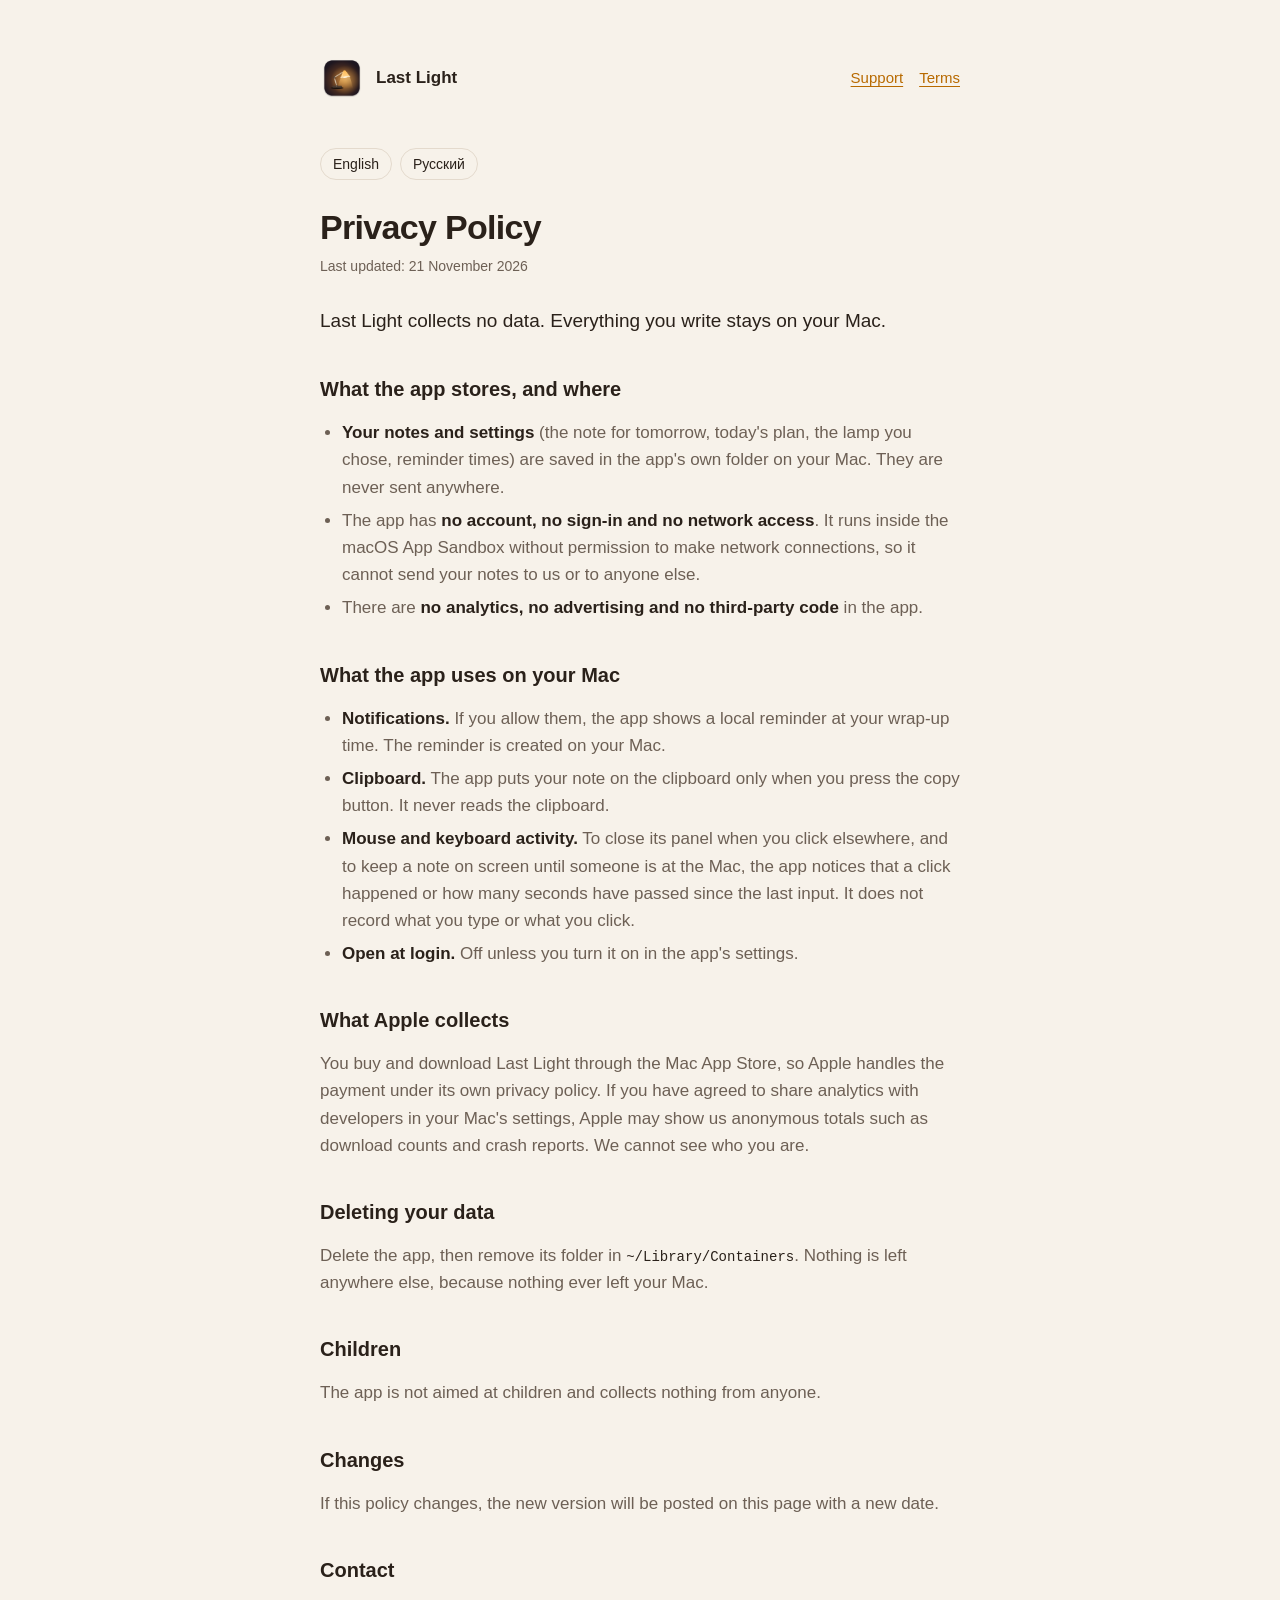
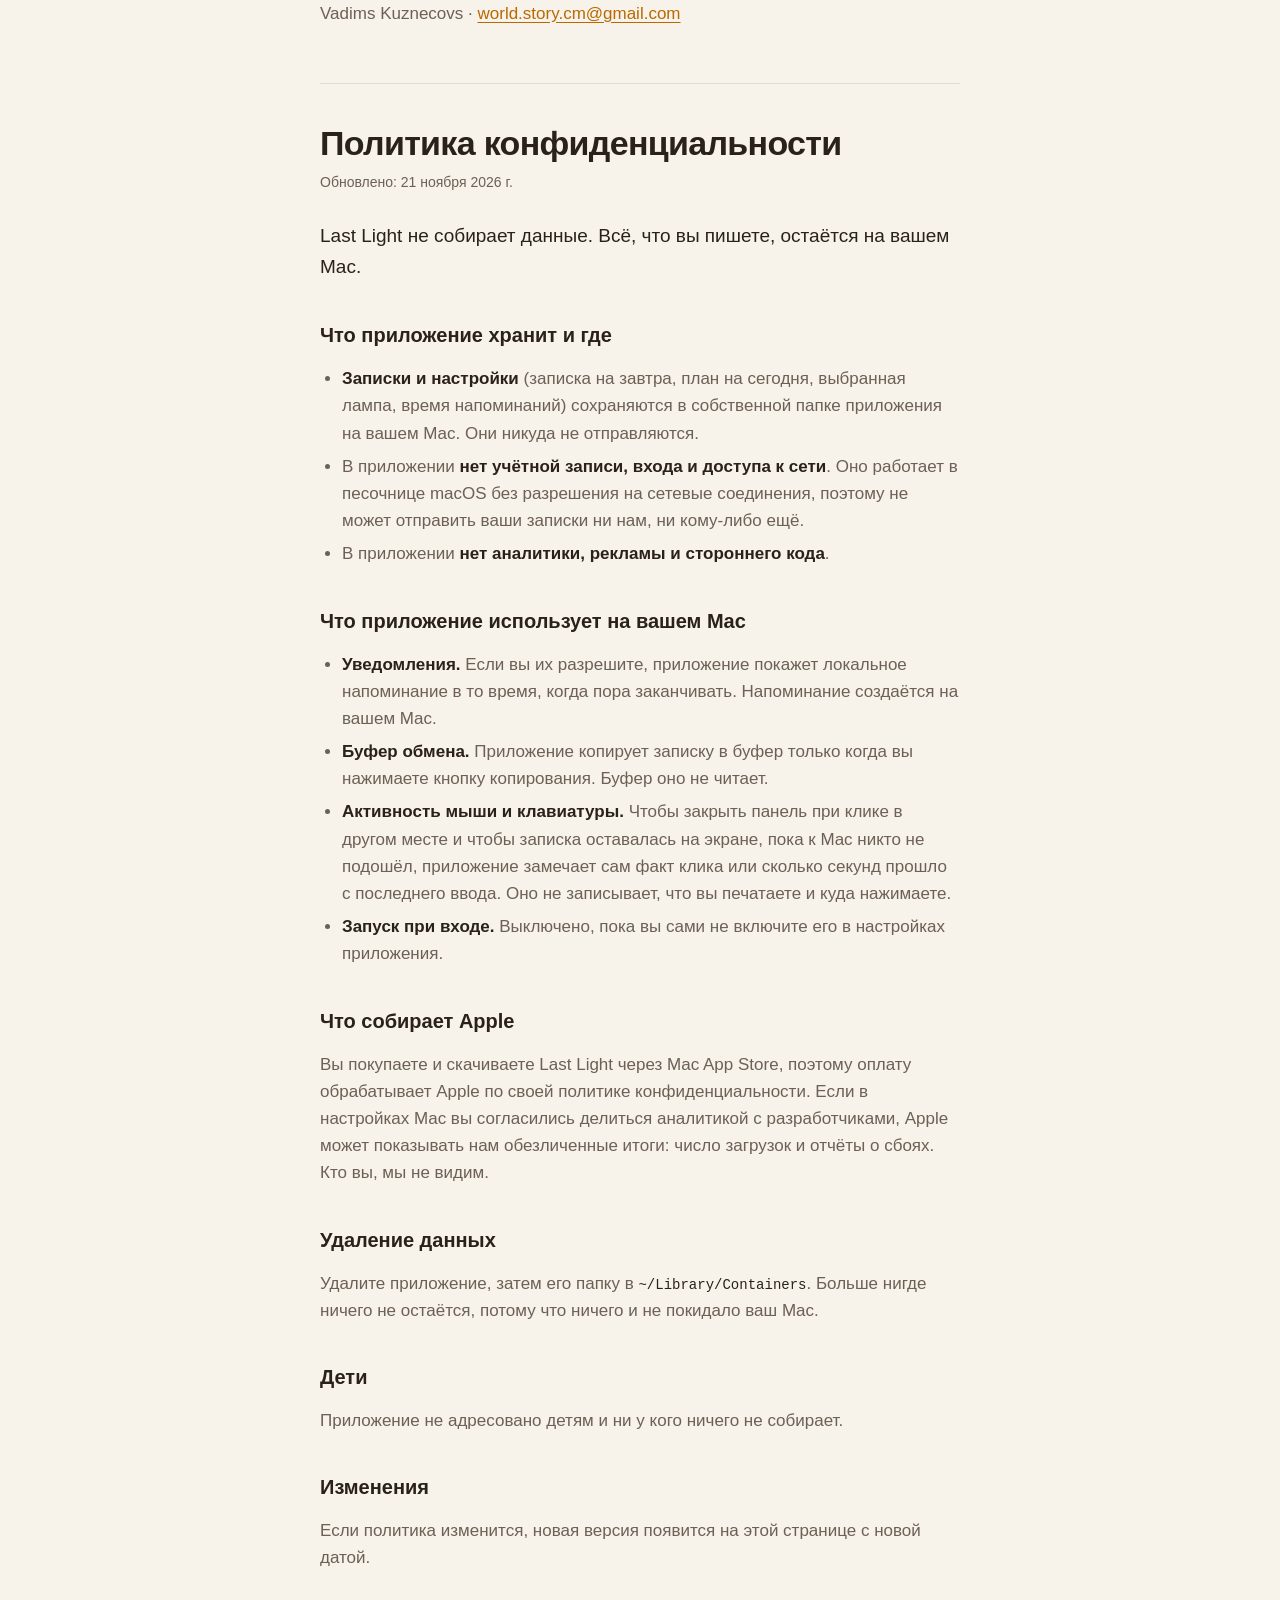
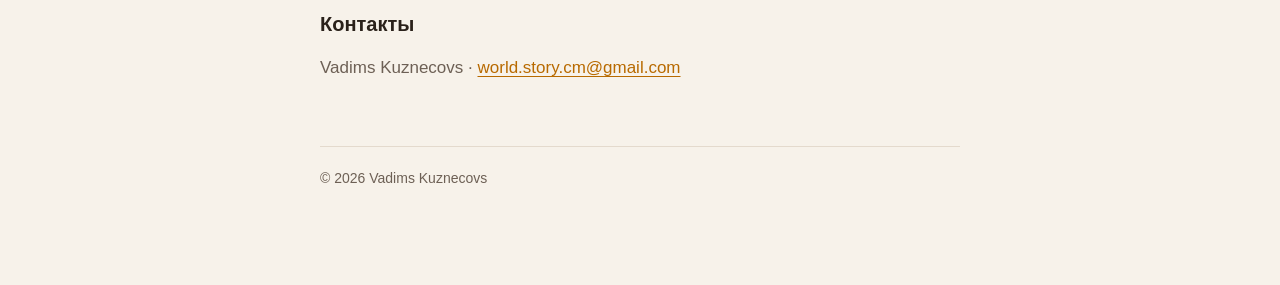
==== privacy.html @ a69db64d "Publish site" ====
<!doctype html>
<html lang="en">
<head>
<meta charset="utf-8">
<meta name="viewport" content="width=device-width, initial-scale=1">
<title>Privacy Policy · Last Light</title>
<meta name="description" content="Last Light collects no data. Your notes stay on your Mac.">
<link rel="stylesheet" href="style.css">
</head>
<body>
<main>
  <header class="site">
    <img src="icon.png" alt="">
    <a class="name" href="index.html">Last Light</a>
    <nav><a href="support.html">Support</a><a href="terms.html">Terms</a></nav>
  </header>

  <div class="langs"><a href="#en">English</a><a href="#ru">Русский</a></div>

  <section class="lang" id="en" lang="en">
    <h1>Privacy Policy</h1>
    <p class="meta">Last updated: 21 November 2026</p>

    <p class="lead">Last Light collects no data. Everything you write stays on your Mac.</p>

    <h2>What the app stores, and where</h2>
    <ul>
      <li><strong>Your notes and settings</strong> (the note for tomorrow, today's plan, the lamp you chose, reminder times) are saved in the app's own folder on your Mac. They are never sent anywhere.</li>
      <li>The app has <strong>no account, no sign-in and no network access</strong>. It runs inside the macOS App Sandbox without permission to make network connections, so it cannot send your notes to us or to anyone else.</li>
      <li>There are <strong>no analytics, no advertising and no third-party code</strong> in the app.</li>
    </ul>

    <h2>What the app uses on your Mac</h2>
    <ul>
      <li><strong>Notifications.</strong> If you allow them, the app shows a local reminder at your wrap-up time. The reminder is created on your Mac.</li>
      <li><strong>Clipboard.</strong> The app puts your note on the clipboard only when you press the copy button. It never reads the clipboard.</li>
      <li><strong>Mouse and keyboard activity.</strong> To close its panel when you click elsewhere, and to keep a note on screen until someone is at the Mac, the app notices that a click happened or how many seconds have passed since the last input. It does not record what you type or what you click.</li>
      <li><strong>Open at login.</strong> Off unless you turn it on in the app's settings.</li>
    </ul>

    <h2>What Apple collects</h2>
    <p>You buy and download Last Light through the Mac App Store, so Apple handles the payment under its own privacy policy. If you have agreed to share analytics with developers in your Mac's settings, Apple may show us anonymous totals such as download counts and crash reports. We cannot see who you are.</p>

    <h2>Deleting your data</h2>
    <p>Delete the app, then remove its folder in <code>~/Library/Containers</code>. Nothing is left anywhere else, because nothing ever left your Mac.</p>

    <h2>Children</h2>
    <p>The app is not aimed at children and collects nothing from anyone.</p>

    <h2>Changes</h2>
    <p>If this policy changes, the new version will be posted on this page with a new date.</p>

    <h2>Contact</h2>
    <p>Vadims Kuznecovs · <a href="mailto:world.story.cm@gmail.com">world.story.cm@gmail.com</a></p>
  </section>

  <section class="lang" id="ru" lang="ru">
    <h1>Политика конфиденциальности</h1>
    <p class="meta">Обновлено: 21 ноября 2026 г.</p>

    <p class="lead">Last Light не собирает данные. Всё, что вы пишете, остаётся на вашем Mac.</p>

    <h2>Что приложение хранит и где</h2>
    <ul>
      <li><strong>Записки и настройки</strong> (записка на завтра, план на сегодня, выбранная лампа, время напоминаний) сохраняются в собственной папке приложения на вашем Mac. Они никуда не отправляются.</li>
      <li>В приложении <strong>нет учётной записи, входа и доступа к сети</strong>. Оно работает в песочнице macOS без разрешения на сетевые соединения, поэтому не может отправить ваши записки ни нам, ни кому-либо ещё.</li>
      <li>В приложении <strong>нет аналитики, рекламы и стороннего кода</strong>.</li>
    </ul>

    <h2>Что приложение использует на вашем Mac</h2>
    <ul>
      <li><strong>Уведомления.</strong> Если вы их разрешите, приложение покажет локальное напоминание в то время, когда пора заканчивать. Напоминание создаётся на вашем Mac.</li>
      <li><strong>Буфер обмена.</strong> Приложение копирует записку в буфер только когда вы нажимаете кнопку копирования. Буфер оно не читает.</li>
      <li><strong>Активность мыши и клавиатуры.</strong> Чтобы закрыть панель при клике в другом месте и чтобы записка оставалась на экране, пока к Mac никто не подошёл, приложение замечает сам факт клика или сколько секунд прошло с последнего ввода. Оно не записывает, что вы печатаете и куда нажимаете.</li>
      <li><strong>Запуск при входе.</strong> Выключено, пока вы сами не включите его в настройках приложения.</li>
    </ul>

    <h2>Что собирает Apple</h2>
    <p>Вы покупаете и скачиваете Last Light через Mac App Store, поэтому оплату обрабатывает Apple по своей политике конфиденциальности. Если в настройках Mac вы согласились делиться аналитикой с разработчиками, Apple может показывать нам обезличенные итоги: число загрузок и отчёты о сбоях. Кто вы, мы не видим.</p>

    <h2>Удаление данных</h2>
    <p>Удалите приложение, затем его папку в <code>~/Library/Containers</code>. Больше нигде ничего не остаётся, потому что ничего и не покидало ваш Mac.</p>

    <h2>Дети</h2>
    <p>Приложение не адресовано детям и ни у кого ничего не собирает.</p>

    <h2>Изменения</h2>
    <p>Если политика изменится, новая версия появится на этой странице с новой датой.</p>

    <h2>Контакты</h2>
    <p>Vadims Kuznecovs · <a href="mailto:world.story.cm@gmail.com">world.story.cm@gmail.com</a></p>
  </section>

  <footer>© 2026 Vadims Kuznecovs</footer>
</main>
</body>
</html>
---- style.css ----
:root {
  color-scheme: dark light;
  --bg: #14110f;
  --card: #1e1915;
  --ink: #f6eee2;
  --soft: #b8ab9b;
  --line: #352c25;
  --glow: #ffb84d;
}

@media (prefers-color-scheme: light) {
  :root {
    --bg: #f7f2ea;
    --card: #ffffff;
    --ink: #2a211a;
    --soft: #6d6055;
    --line: #e4dacd;
    --glow: #b86a00;
  }
}

* { box-sizing: border-box; }

body {
  margin: 0;
  background: var(--bg);
  color: var(--ink);
  font: 17px/1.6 -apple-system, BlinkMacSystemFont, "SF Pro Text", "Helvetica Neue", Arial, sans-serif;
  -webkit-font-smoothing: antialiased;
}

main {
  max-width: 680px;
  margin: 0 auto;
  padding: 56px 20px 96px;
}

header.site {
  display: flex;
  align-items: center;
  gap: 12px;
  margin-bottom: 48px;
}

header.site img { width: 44px; height: 44px; border-radius: 10px; }
header.site a.name { color: var(--ink); font-weight: 600; text-decoration: none; }
header.site nav { margin-left: auto; display: flex; gap: 16px; flex-wrap: wrap; font-size: 15px; }

a { color: var(--glow); text-underline-offset: 3px; }

h1 { font-size: 34px; line-height: 1.15; letter-spacing: -0.02em; margin: 0 0 8px; }
h2 { font-size: 20px; line-height: 1.3; margin: 40px 0 8px; }
p, li { color: var(--soft); }
p strong, li strong { color: var(--ink); font-weight: 600; }
ul { padding-left: 22px; }
li { margin: 6px 0; }

.lead { font-size: 19px; color: var(--ink); }
.meta { font-size: 14px; color: var(--soft); margin: 0 0 28px; }

.langs { display: flex; gap: 8px; margin: 0 0 28px; font-size: 14px; }
.langs a {
  padding: 4px 12px;
  border: 1px solid var(--line);
  border-radius: 999px;
  text-decoration: none;
  color: var(--ink);
}

section.lang { border-top: 1px solid var(--line); padding-top: 40px; margin-top: 56px; }
section.lang:first-of-type { border-top: 0; padding-top: 0; margin-top: 0; }

.card {
  background: var(--card);
  border: 1px solid var(--line);
  border-radius: 16px;
  padding: 20px 22px;
  margin: 20px 0;
}
.card p { margin: 0; }

code { font: 14px/1.4 ui-monospace, "SF Mono", Menlo, monospace; color: var(--ink); overflow-wrap: anywhere; }

footer { margin-top: 64px; font-size: 14px; color: var(--soft); border-top: 1px solid var(--line); padding-top: 20px; }
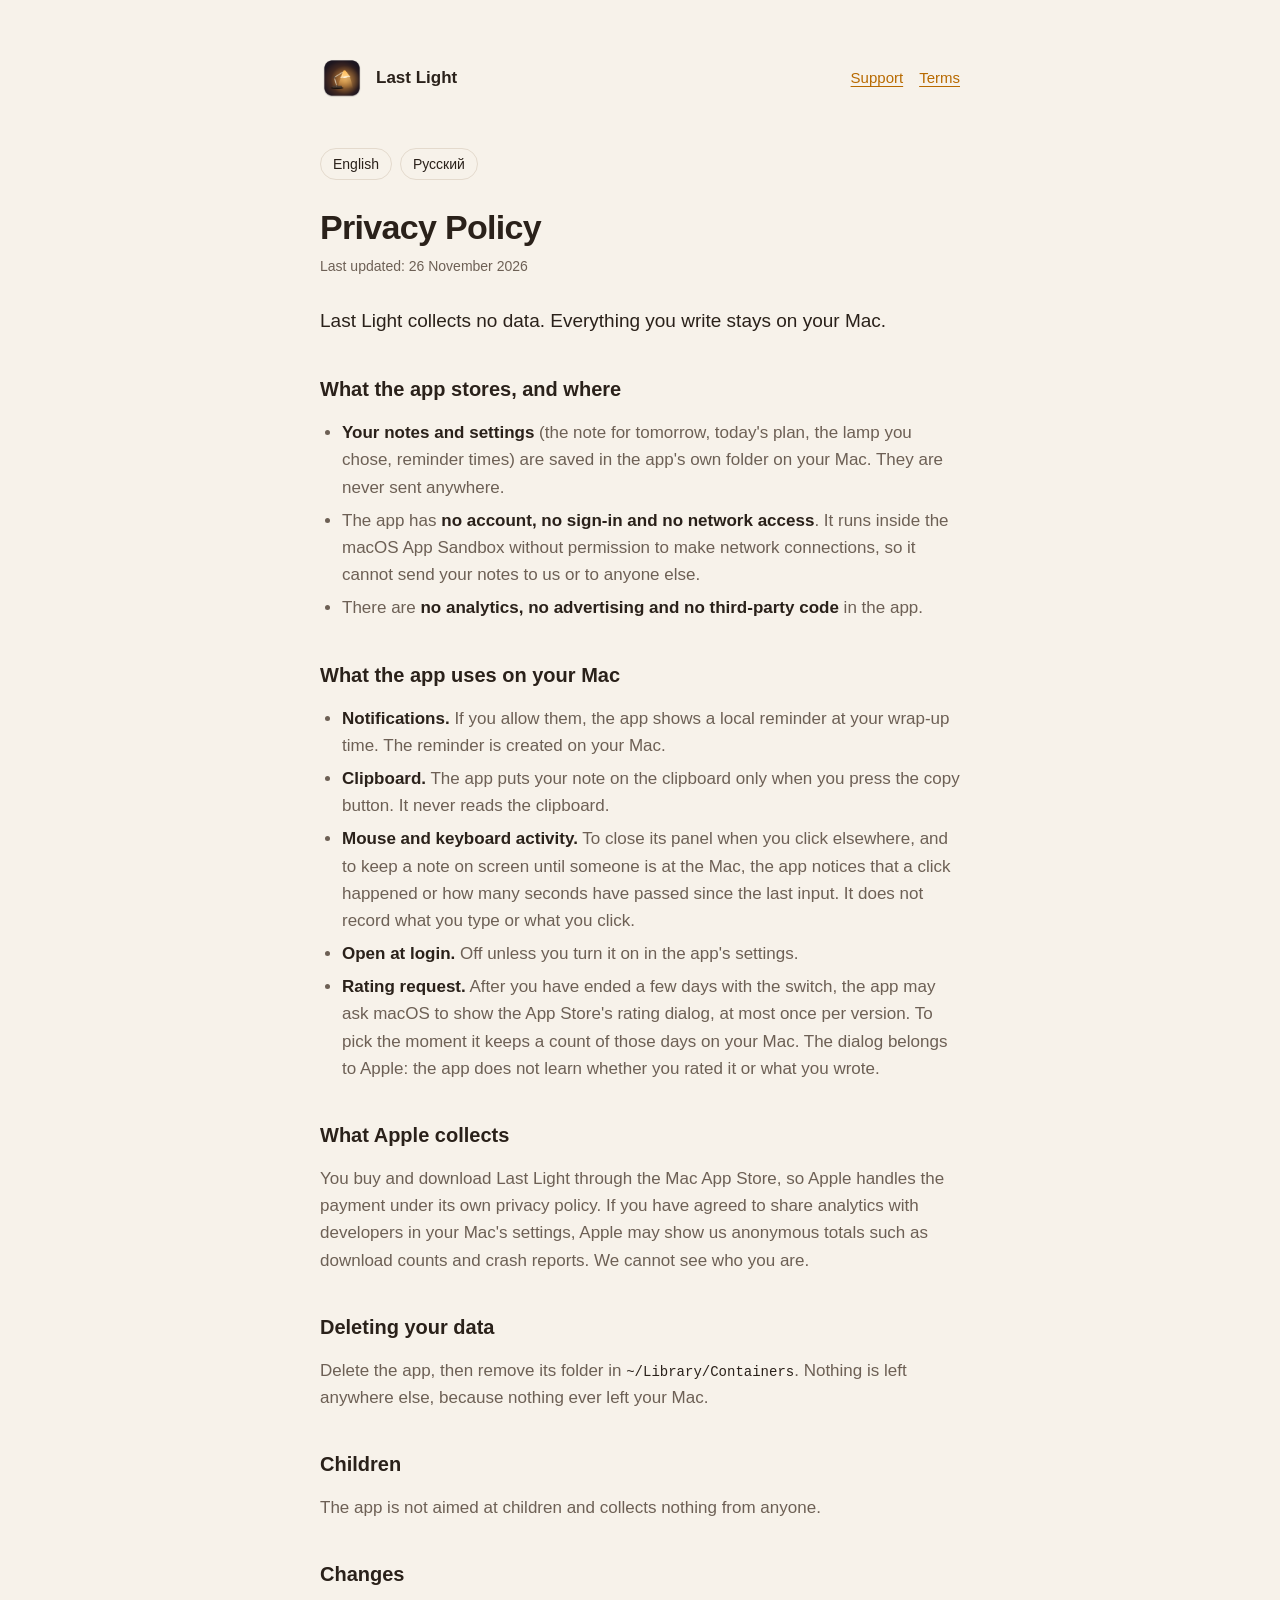
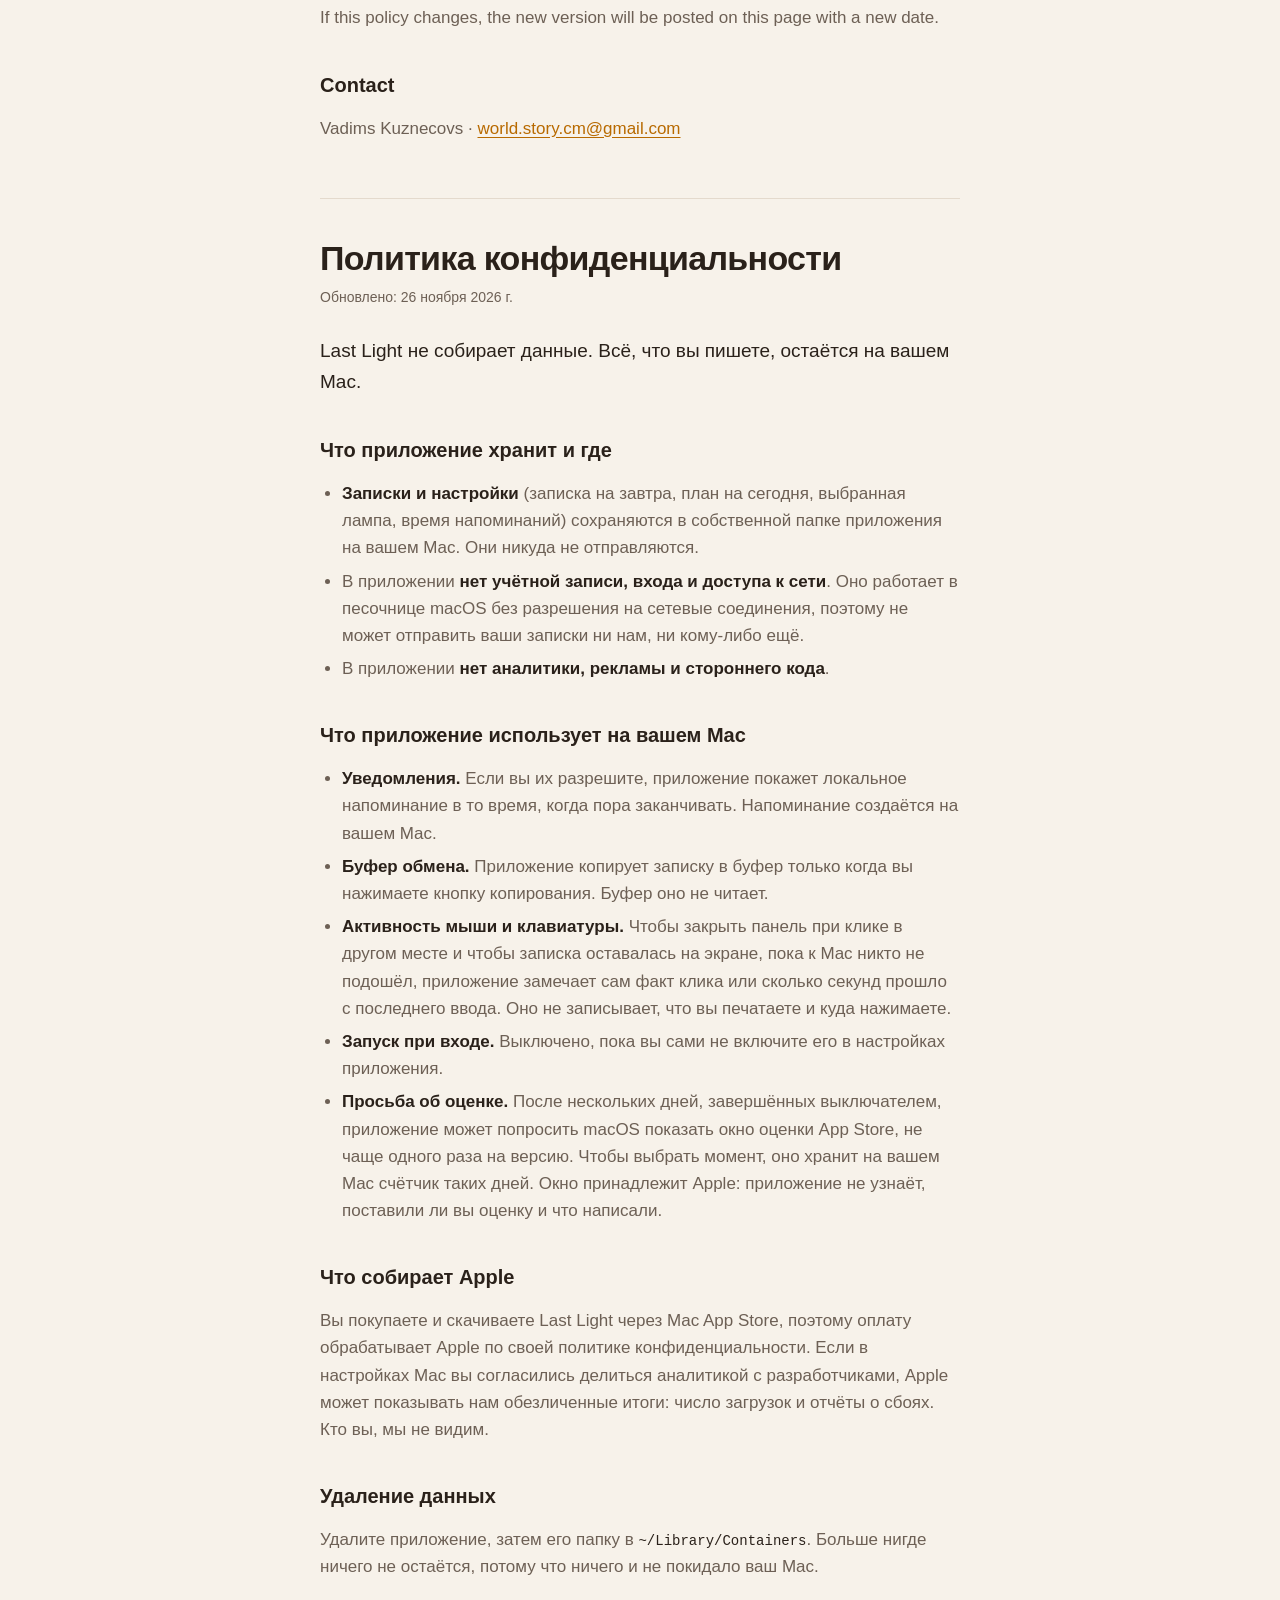
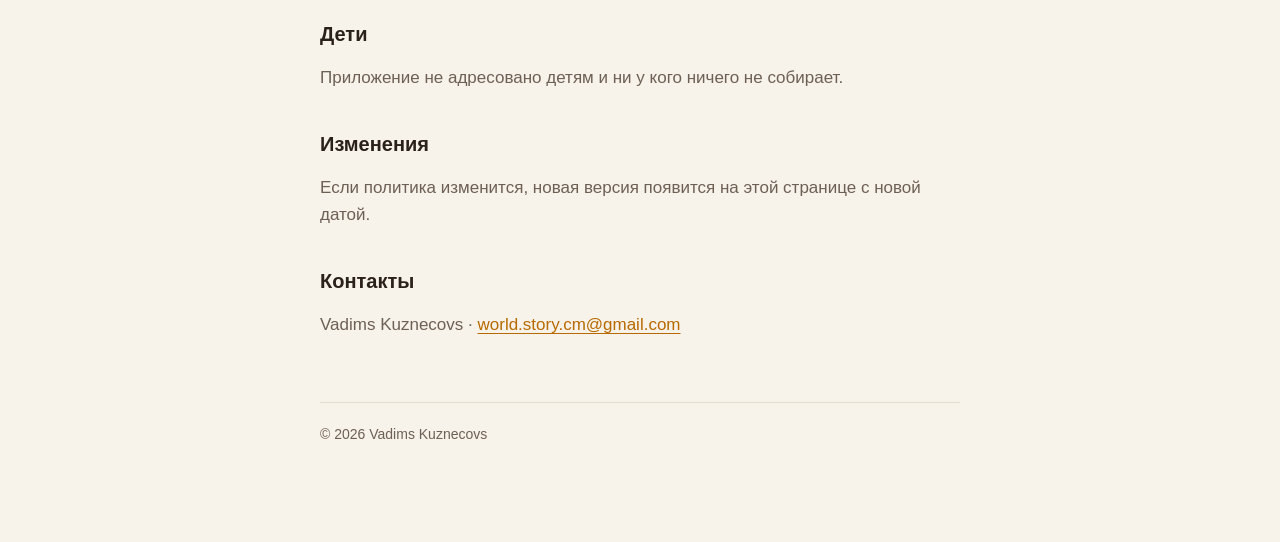
==== commit 6edc3c52: "Support: restart, postponing the reminder, note limit; privacy: rating request" ====
--- a/privacy.html
+++ b/privacy.html
@@ -19,7 +19,7 @@
 
   <section class="lang" id="en" lang="en">
     <h1>Privacy Policy</h1>
-    <p class="meta">Last updated: 21 November 2026</p>
+    <p class="meta">Last updated: 26 November 2026</p>
 
     <p class="lead">Last Light collects no data. Everything you write stays on your Mac.</p>
 
@@ -36,6 +36,7 @@
       <li><strong>Clipboard.</strong> The app puts your note on the clipboard only when you press the copy button. It never reads the clipboard.</li>
       <li><strong>Mouse and keyboard activity.</strong> To close its panel when you click elsewhere, and to keep a note on screen until someone is at the Mac, the app notices that a click happened or how many seconds have passed since the last input. It does not record what you type or what you click.</li>
       <li><strong>Open at login.</strong> Off unless you turn it on in the app's settings.</li>
+      <li><strong>Rating request.</strong> After you have ended a few days with the switch, the app may ask macOS to show the App Store's rating dialog, at most once per version. To pick the moment it keeps a count of those days on your Mac. The dialog belongs to Apple: the app does not learn whether you rated it or what you wrote.</li>
     </ul>
 
     <h2>What Apple collects</h2>
@@ -56,7 +57,7 @@
 
   <section class="lang" id="ru" lang="ru">
     <h1>Политика конфиденциальности</h1>
-    <p class="meta">Обновлено: 21 ноября 2026 г.</p>
+    <p class="meta">Обновлено: 26 ноября 2026 г.</p>
 
     <p class="lead">Last Light не собирает данные. Всё, что вы пишете, остаётся на вашем Mac.</p>
 
@@ -73,6 +74,7 @@
       <li><strong>Буфер обмена.</strong> Приложение копирует записку в буфер только когда вы нажимаете кнопку копирования. Буфер оно не читает.</li>
       <li><strong>Активность мыши и клавиатуры.</strong> Чтобы закрыть панель при клике в другом месте и чтобы записка оставалась на экране, пока к Mac никто не подошёл, приложение замечает сам факт клика или сколько секунд прошло с последнего ввода. Оно не записывает, что вы печатаете и куда нажимаете.</li>
       <li><strong>Запуск при входе.</strong> Выключено, пока вы сами не включите его в настройках приложения.</li>
+      <li><strong>Просьба об оценке.</strong> После нескольких дней, завершённых выключателем, приложение может попросить macOS показать окно оценки App Store, не чаще одного раза на версию. Чтобы выбрать момент, оно хранит на вашем Mac счётчик таких дней. Окно принадлежит Apple: приложение не узнаёт, поставили ли вы оценку и что написали.</li>
     </ul>
 
     <h2>Что собирает Apple</h2>
--- a/style.css
+++ b/style.css
@@ -43,7 +43,7 @@
 }
 
 header.site img { width: 44px; height: 44px; border-radius: 10px; }
-header.site a.name { color: var(--ink); font-weight: 600; text-decoration: none; }
+header.site a.name { color: var(--ink); font-weight: 600; text-decoration: none; white-space: nowrap; }
 header.site nav { margin-left: auto; display: flex; gap: 16px; flex-wrap: wrap; font-size: 15px; }
 
 a { color: var(--glow); text-underline-offset: 3px; }
@@ -82,3 +82,73 @@
 code { font: 14px/1.4 ui-monospace, "SF Mono", Menlo, monospace; color: var(--ink); overflow-wrap: anywhere; }
 
 footer { margin-top: 64px; font-size: 14px; color: var(--soft); border-top: 1px solid var(--line); padding-top: 20px; }
+
+/* Landing page */
+
+main.wide { max-width: 1080px; }
+
+.hero {
+  display: grid;
+  grid-template-columns: minmax(0, 1fr) minmax(0, 0.9fr);
+  gap: 56px;
+  align-items: center;
+  margin-bottom: 104px;
+}
+.hero h1 { font-size: clamp(36px, 5.2vw, 56px); line-height: 1.05; letter-spacing: -0.03em; margin-bottom: 20px; }
+.hero .lead { font-size: 20px; line-height: 1.5; color: var(--soft); margin: 0; }
+
+.cta { display: flex; flex-wrap: wrap; align-items: center; gap: 12px 18px; margin-top: 32px; }
+.badge {
+  display: inline-block;
+  padding: 13px 22px;
+  border-radius: 999px;
+  background: var(--ink);
+  color: var(--bg);
+  font-weight: 600;
+  font-size: 16px;
+  text-decoration: none;
+}
+.cta .terms { font-size: 15px; color: var(--soft); }
+
+.shot {
+  display: block;
+  width: 100%;
+  height: auto;
+  border-radius: 24px;
+  border: 1px solid var(--line);
+  background: #17120f;
+}
+
+.block { margin-bottom: 104px; }
+.block > h2 { font-size: clamp(26px, 3.4vw, 36px); line-height: 1.15; letter-spacing: -0.02em; margin: 0 0 10px; }
+.block > .sub { font-size: 18px; margin: 0 0 36px; max-width: 620px; }
+
+.steps { display: grid; grid-template-columns: repeat(3, minmax(0, 1fr)); gap: 24px; }
+.pair { display: grid; grid-template-columns: repeat(2, minmax(0, 1fr)); gap: 24px; }
+.steps figure, .pair figure, .band { margin: 0; }
+figcaption { margin-top: 18px; }
+figcaption .when { font-size: 13px; font-weight: 600; letter-spacing: 0.08em; text-transform: uppercase; color: var(--glow); }
+figcaption h3 { font-size: 20px; line-height: 1.3; margin: 4px 0 6px; color: var(--ink); }
+figcaption p { margin: 0; font-size: 16px; }
+.band { margin-top: 24px; }
+.band + .band { margin-top: 48px; }
+
+.promises { display: grid; grid-template-columns: repeat(3, minmax(0, 1fr)); gap: 16px; }
+.promises .card { margin: 0; }
+.promises h3 { font-size: 18px; margin: 0 0 6px; color: var(--ink); }
+
+.closing { text-align: center; }
+.closing h2 { font-size: clamp(28px, 4vw, 42px); line-height: 1.1; letter-spacing: -0.02em; margin: 0 0 12px; }
+.closing .cta { justify-content: center; }
+
+@media (max-width: 800px) {
+  .hero { grid-template-columns: 1fr; gap: 36px; margin-bottom: 72px; }
+  .steps, .pair, .promises { grid-template-columns: 1fr; gap: 36px; }
+  .promises { gap: 12px; }
+  .block { margin-bottom: 72px; }
+}
+
+@media (max-width: 560px) {
+  header.site { flex-wrap: wrap; margin-bottom: 36px; }
+  header.site nav { margin-left: 0; flex-basis: 100%; gap: 6px 18px; font-size: 14px; }
+}
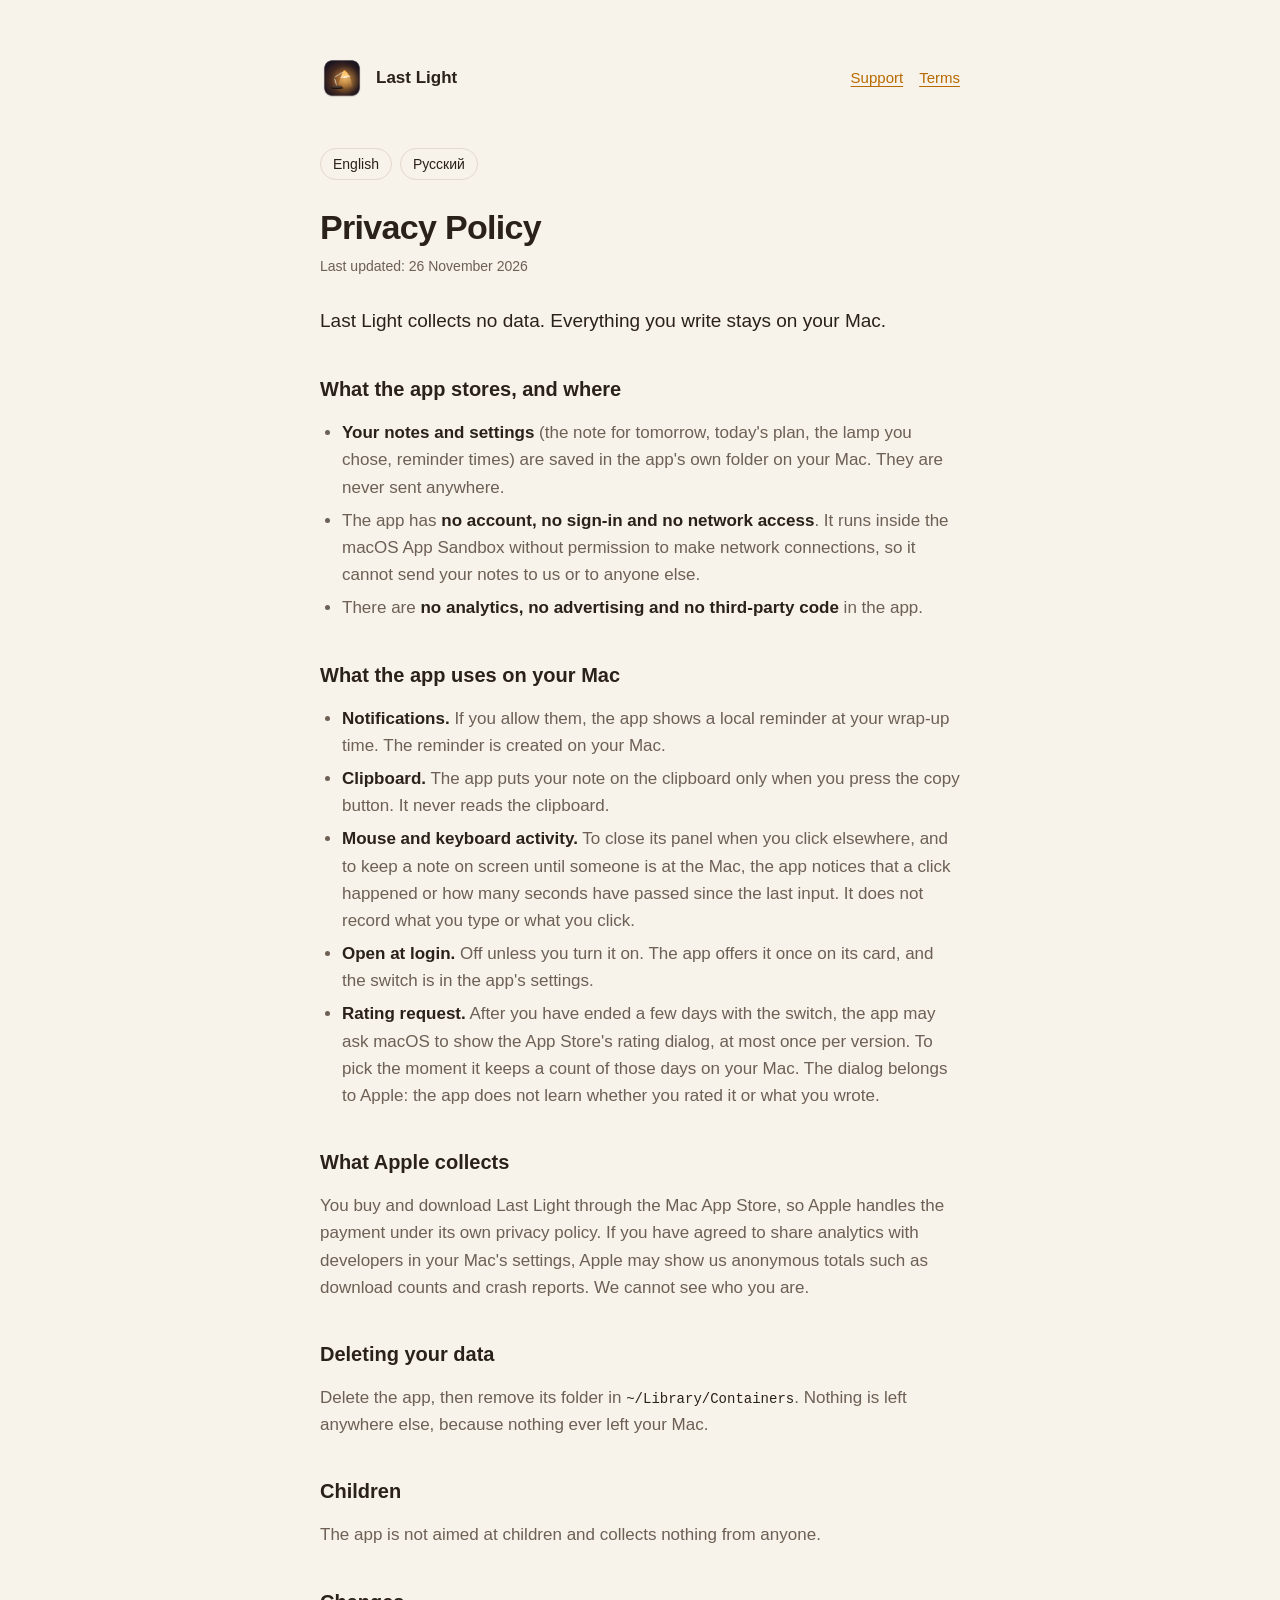
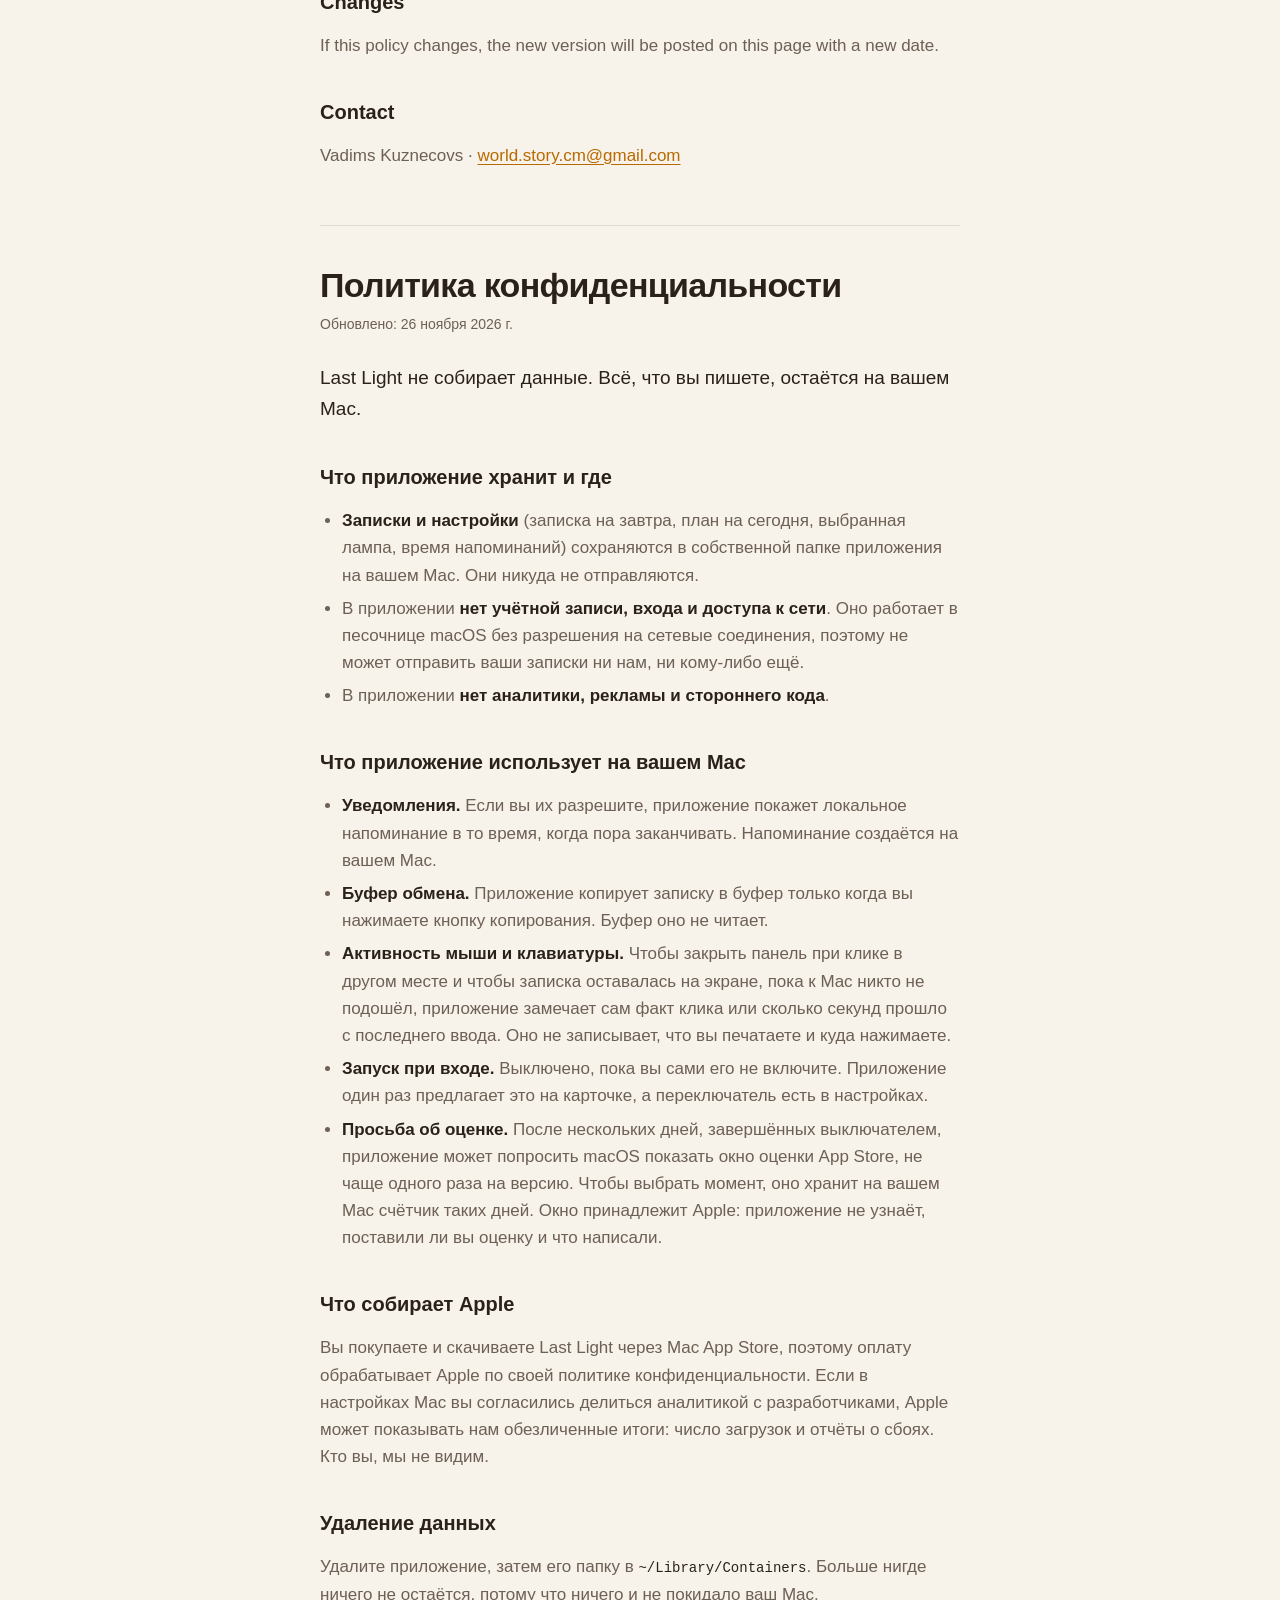
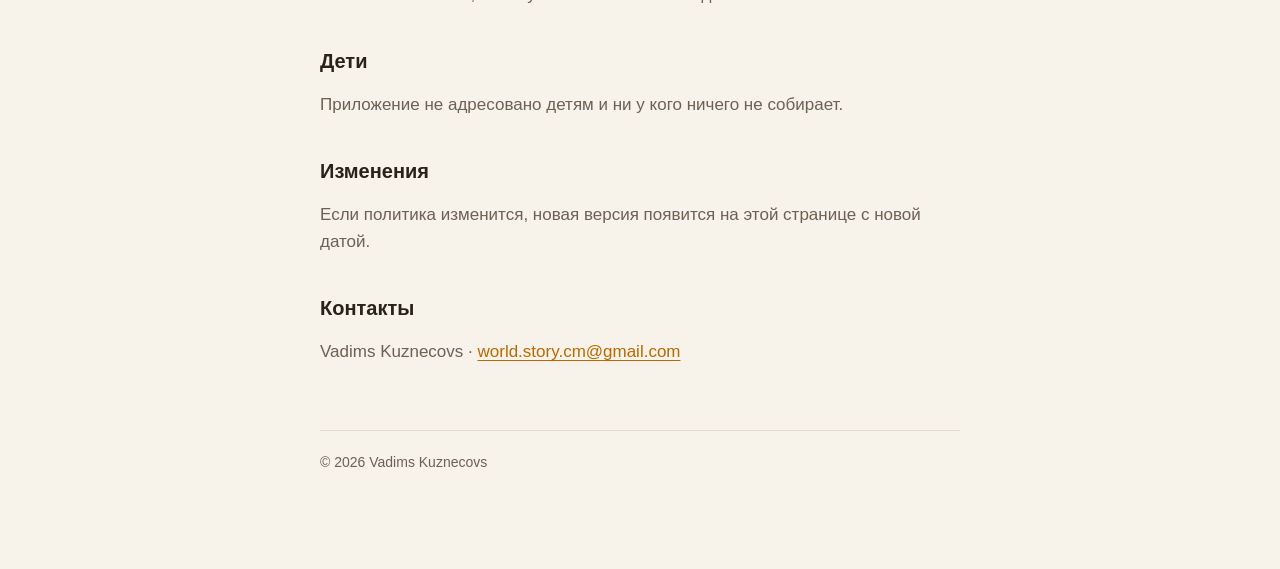
==== commit 87adb758: "Open at login is offered once on the card" ====
--- a/privacy.html
+++ b/privacy.html
@@ -35,7 +35,7 @@
       <li><strong>Notifications.</strong> If you allow them, the app shows a local reminder at your wrap-up time. The reminder is created on your Mac.</li>
       <li><strong>Clipboard.</strong> The app puts your note on the clipboard only when you press the copy button. It never reads the clipboard.</li>
       <li><strong>Mouse and keyboard activity.</strong> To close its panel when you click elsewhere, and to keep a note on screen until someone is at the Mac, the app notices that a click happened or how many seconds have passed since the last input. It does not record what you type or what you click.</li>
-      <li><strong>Open at login.</strong> Off unless you turn it on in the app's settings.</li>
+      <li><strong>Open at login.</strong> Off unless you turn it on. The app offers it once on its card, and the switch is in the app's settings.</li>
       <li><strong>Rating request.</strong> After you have ended a few days with the switch, the app may ask macOS to show the App Store's rating dialog, at most once per version. To pick the moment it keeps a count of those days on your Mac. The dialog belongs to Apple: the app does not learn whether you rated it or what you wrote.</li>
     </ul>
 
@@ -73,7 +73,7 @@
       <li><strong>Уведомления.</strong> Если вы их разрешите, приложение покажет локальное напоминание в то время, когда пора заканчивать. Напоминание создаётся на вашем Mac.</li>
       <li><strong>Буфер обмена.</strong> Приложение копирует записку в буфер только когда вы нажимаете кнопку копирования. Буфер оно не читает.</li>
       <li><strong>Активность мыши и клавиатуры.</strong> Чтобы закрыть панель при клике в другом месте и чтобы записка оставалась на экране, пока к Mac никто не подошёл, приложение замечает сам факт клика или сколько секунд прошло с последнего ввода. Оно не записывает, что вы печатаете и куда нажимаете.</li>
-      <li><strong>Запуск при входе.</strong> Выключено, пока вы сами не включите его в настройках приложения.</li>
+      <li><strong>Запуск при входе.</strong> Выключено, пока вы сами его не включите. Приложение один раз предлагает это на карточке, а переключатель есть в настройках.</li>
       <li><strong>Просьба об оценке.</strong> После нескольких дней, завершённых выключателем, приложение может попросить macOS показать окно оценки App Store, не чаще одного раза на версию. Чтобы выбрать момент, оно хранит на вашем Mac счётчик таких дней. Окно принадлежит Apple: приложение не узнаёт, поставили ли вы оценку и что написали.</li>
     </ul>
 
